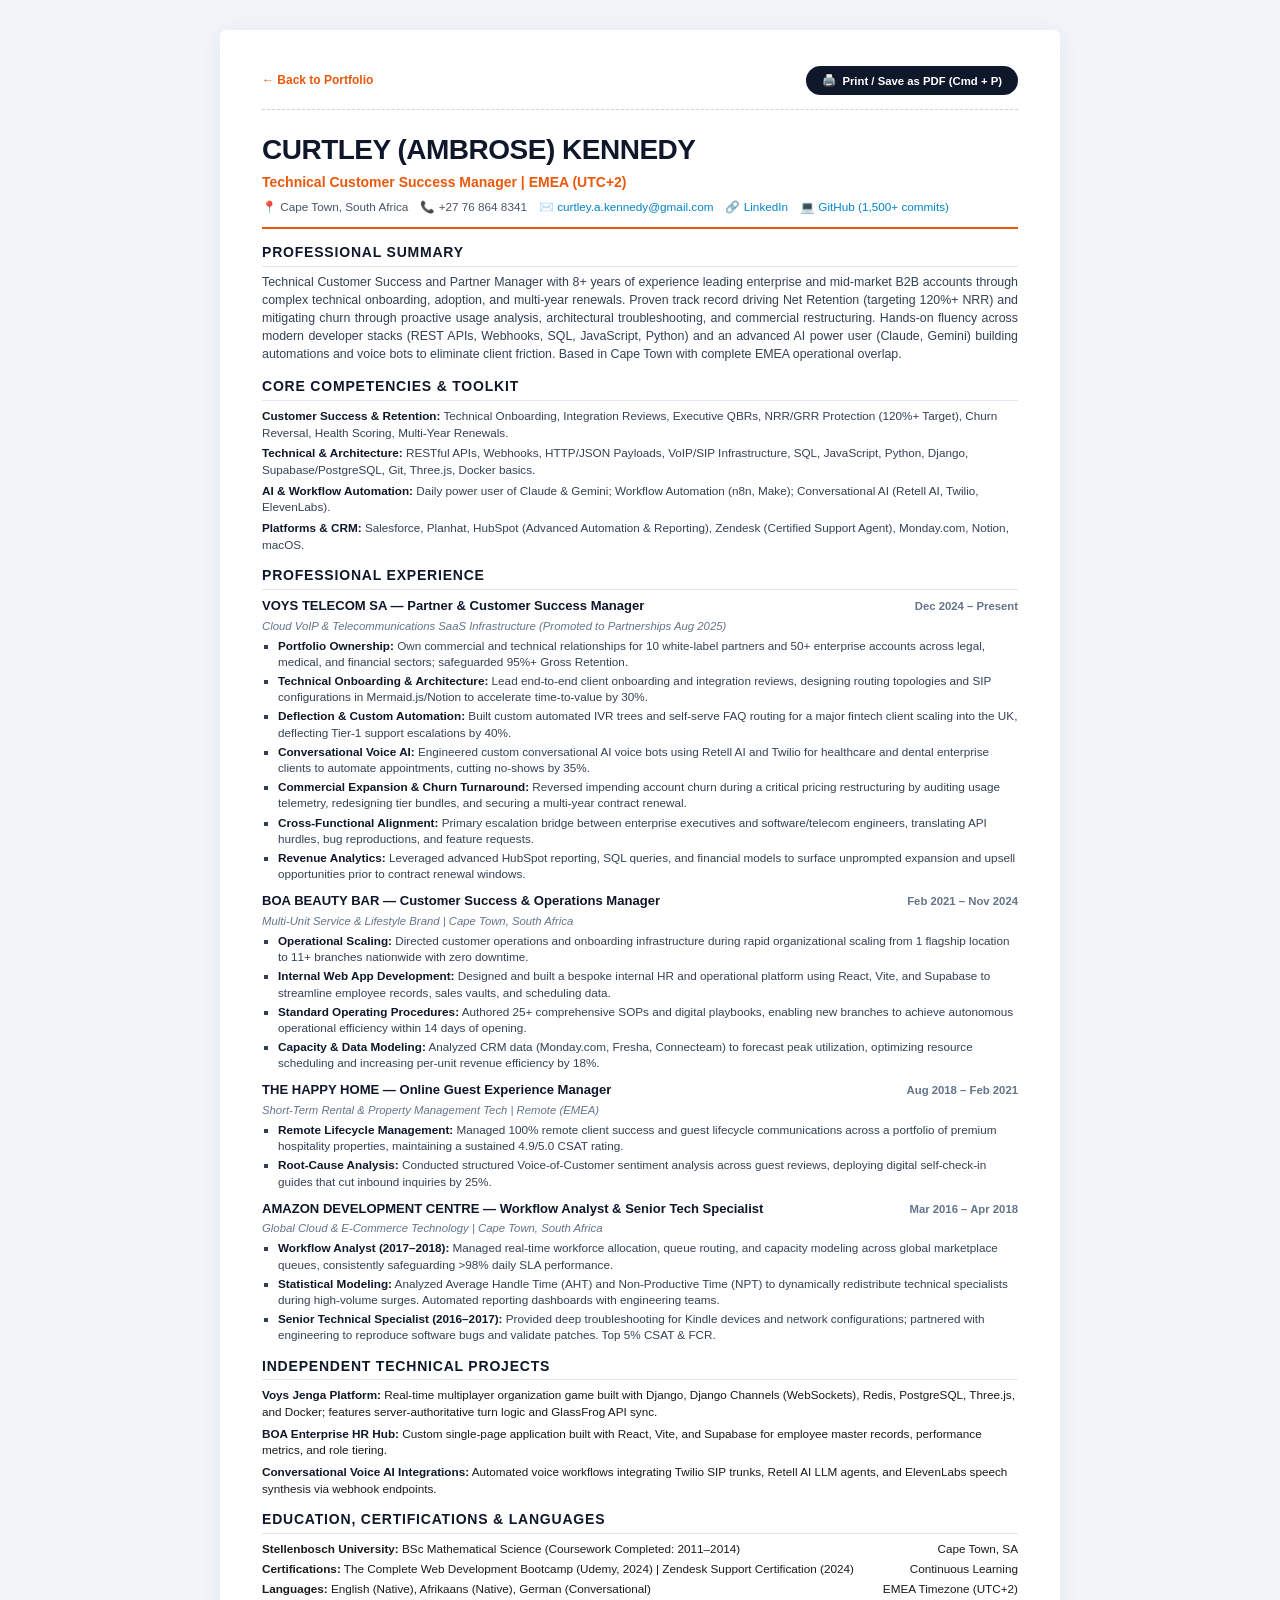
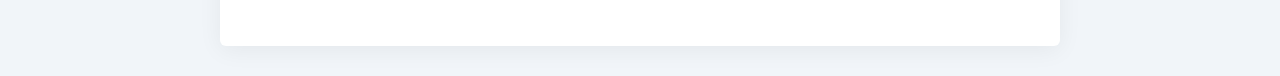
==== resume.html @ 646387cb "feat: complete overhaul of public CV and portfolio website with editorial glassmorphism UI" ====
<!DOCTYPE html>
<html lang="en">
<head>
  <meta charset="UTF-8">
  <meta name="viewport" content="width=device-width, initial-scale=1.0">
  <title>Curtley (Ambrose) Kennedy — Resume</title>
  <link rel="icon" type="image/svg+xml" href="data:image/svg+xml,<svg xmlns='http://www.w3.org/2000/svg' viewBox='0 0 100 100'><text y='.9em' font-size='90'>📄</text></svg>">
  <style>
    @page {
      size: A4;
      margin: 12mm 16mm;
    }
    * {
      box-sizing: border-box;
      margin: 0;
      padding: 0;
    }
    body {
      font-family: -apple-system, BlinkMacSystemFont, "Segoe UI", Roboto, Helvetica, Arial, sans-serif;
      color: #1a1a1a;
      line-height: 1.42;
      background: #f1f5f9;
      padding: 30px 16px;
      font-size: 9.8pt;
    }
    .resume-wrapper {
      max-width: 840px;
      margin: 0 auto;
      background: #ffffff;
      padding: 36px 42px;
      box-shadow: 0 4px 25px rgba(0,0,0,0.06);
      border-radius: 6px;
    }
    .top-actions {
      display: flex;
      justify-content: space-between;
      align-items: center;
      margin-bottom: 20px;
      padding-bottom: 14px;
      border-bottom: 1px dashed #cbd5e1;
    }
    .back-link {
      font-size: 9pt;
      font-weight: 600;
      color: #ea580c;
      text-decoration: none;
    }
    .back-link:hover { text-decoration: underline; }
    .print-btn {
      background: #0f172a;
      color: #ffffff;
      border: none;
      padding: 8px 16px;
      border-radius: 9999px;
      font-size: 8.5pt;
      font-weight: 600;
      cursor: pointer;
      display: inline-flex;
      align-items: center;
      gap: 6px;
    }
    .print-btn:hover { background: #334155; }
    header {
      border-bottom: 2px solid #ea580c;
      padding-bottom: 12px;
      margin-bottom: 14px;
    }
    h1 {
      font-size: 21pt;
      font-weight: 700;
      color: #0f172a;
      letter-spacing: -0.5px;
      margin-bottom: 3px;
      text-transform: uppercase;
    }
    .tagline {
      font-size: 10.5pt;
      font-weight: 600;
      color: #ea580c;
      margin-bottom: 6px;
    }
    .contact-bar {
      display: flex;
      flex-wrap: wrap;
      gap: 12px;
      font-size: 8.8pt;
      color: #475569;
    }
    .contact-bar a {
      color: #0284c7;
      text-decoration: none;
    }
    .contact-bar a:hover { text-decoration: underline; }
    section { margin-bottom: 13px; }
    h2 {
      font-size: 10.5pt;
      font-weight: 700;
      text-transform: uppercase;
      letter-spacing: 0.8px;
      color: #0f172a;
      border-bottom: 1px solid #e2e8f0;
      padding-bottom: 3px;
      margin-bottom: 7px;
    }
    .summary p {
      color: #334155;
      font-size: 9.3pt;
      line-height: 1.45;
      text-align: justify;
    }
    .skills-grid {
      display: grid;
      grid-template-columns: 1fr;
      gap: 4px;
      font-size: 8.8pt;
      color: #334155;
    }
    .skills-grid strong { color: #0f172a; }
    .job { margin-bottom: 10px; }
    .job-header {
      display: flex;
      justify-content: space-between;
      align-items: baseline;
      margin-bottom: 2px;
    }
    .company-title {
      font-size: 9.8pt;
      font-weight: 700;
      color: #0f172a;
    }
    .job-dates {
      font-size: 8.5pt;
      font-weight: 600;
      color: #64748b;
    }
    .job-meta {
      font-size: 8.5pt;
      font-style: italic;
      color: #64748b;
      margin-bottom: 4px;
    }
    ul {
      list-style-type: square;
      padding-left: 16px;
      margin-top: 3px;
    }
    li {
      font-size: 8.8pt;
      color: #334155;
      margin-bottom: 3px;
      line-height: 1.38;
    }
    li strong { color: #0f172a; }
    .projects-grid {
      display: grid;
      grid-template-columns: 1fr;
      gap: 5px;
      font-size: 8.8pt;
    }
    .projects-grid strong { color: #0f172a; }
    .edu-item {
      display: flex;
      justify-content: space-between;
      font-size: 8.8pt;
      margin-bottom: 3px;
    }
    @media print {
      body {
        background: transparent;
        padding: 0;
      }
      .top-actions { display: none; }
      .resume-wrapper {
        box-shadow: none;
        padding: 0;
        max-width: 100%;
      }
    }
  </style>
</head>
<body>
  <div class="resume-wrapper">
    <div class="top-actions">
      <a href="index.html" class="back-link">← Back to Portfolio</a>
      <button class="print-btn" onclick="window.print()">
        <span>🖨️</span>
        <span>Print / Save as PDF (Cmd + P)</span>
      </button>
    </div>

    <header>
      <h1>Curtley (Ambrose) Kennedy</h1>
      <div class="tagline">Technical Customer Success Manager | EMEA (UTC+2)</div>
      <div class="contact-bar">
        <span>📍 Cape Town, South Africa</span>
        <span>📞 +27 76 864 8341</span>
        <span>✉️ <a href="mailto:curtley.a.kennedy@gmail.com">curtley.a.kennedy@gmail.com</a></span>
        <span>🔗 <a href="https://www.linkedin.com/in/curtley-kennedy-a4a682ba/" target="_blank">LinkedIn</a></span>
        <span>💻 <a href="https://github.com/curtleyAk" target="_blank">GitHub (1,500+ commits)</a></span>
      </div>
    </header>

    <section class="summary">
      <h2>Professional Summary</h2>
      <p>
        Technical Customer Success and Partner Manager with 8+ years of experience leading enterprise and mid-market B2B accounts through complex technical onboarding, adoption, and multi-year renewals. Proven track record driving Net Retention (targeting 120%+ NRR) and mitigating churn through proactive usage analysis, architectural troubleshooting, and commercial restructuring. Hands-on fluency across modern developer stacks (REST APIs, Webhooks, SQL, JavaScript, Python) and an advanced AI power user (Claude, Gemini) building automations and voice bots to eliminate client friction. Based in Cape Town with complete EMEA operational overlap.
      </p>
    </section>

    <section>
      <h2>Core Competencies & Toolkit</h2>
      <div class="skills-grid">
        <div><strong>Customer Success & Retention:</strong> Technical Onboarding, Integration Reviews, Executive QBRs, NRR/GRR Protection (120%+ Target), Churn Reversal, Health Scoring, Multi-Year Renewals.</div>
        <div><strong>Technical & Architecture:</strong> RESTful APIs, Webhooks, HTTP/JSON Payloads, VoIP/SIP Infrastructure, SQL, JavaScript, Python, Django, Supabase/PostgreSQL, Git, Three.js, Docker basics.</div>
        <div><strong>AI & Workflow Automation:</strong> Daily power user of Claude & Gemini; Workflow Automation (n8n, Make); Conversational AI (Retell AI, Twilio, ElevenLabs).</div>
        <div><strong>Platforms & CRM:</strong> Salesforce, Planhat, HubSpot (Advanced Automation & Reporting), Zendesk (Certified Support Agent), Monday.com, Notion, macOS.</div>
      </div>
    </section>

    <section>
      <h2>Professional Experience</h2>

      <div class="job">
        <div class="job-header">
          <span class="company-title">VOYS TELECOM SA — Partner & Customer Success Manager</span>
          <span class="job-dates">Dec 2024 – Present</span>
        </div>
        <div class="job-meta">Cloud VoIP & Telecommunications SaaS Infrastructure (Promoted to Partnerships Aug 2025)</div>
        <ul>
          <li><strong>Portfolio Ownership:</strong> Own commercial and technical relationships for 10 white-label partners and 50+ enterprise accounts across legal, medical, and financial sectors; safeguarded 95%+ Gross Retention.</li>
          <li><strong>Technical Onboarding & Architecture:</strong> Lead end-to-end client onboarding and integration reviews, designing routing topologies and SIP configurations in Mermaid.js/Notion to accelerate time-to-value by 30%.</li>
          <li><strong>Deflection & Custom Automation:</strong> Built custom automated IVR trees and self-serve FAQ routing for a major fintech client scaling into the UK, deflecting Tier-1 support escalations by 40%.</li>
          <li><strong>Conversational Voice AI:</strong> Engineered custom conversational AI voice bots using Retell AI and Twilio for healthcare and dental enterprise clients to automate appointments, cutting no-shows by 35%.</li>
          <li><strong>Commercial Expansion & Churn Turnaround:</strong> Reversed impending account churn during a critical pricing restructuring by auditing usage telemetry, redesigning tier bundles, and securing a multi-year contract renewal.</li>
          <li><strong>Cross-Functional Alignment:</strong> Primary escalation bridge between enterprise executives and software/telecom engineers, translating API hurdles, bug reproductions, and feature requests.</li>
          <li><strong>Revenue Analytics:</strong> Leveraged advanced HubSpot reporting, SQL queries, and financial models to surface unprompted expansion and upsell opportunities prior to contract renewal windows.</li>
        </ul>
      </div>

      <div class="job">
        <div class="job-header">
          <span class="company-title">BOA BEAUTY BAR — Customer Success & Operations Manager</span>
          <span class="job-dates">Feb 2021 – Nov 2024</span>
        </div>
        <div class="job-meta">Multi-Unit Service & Lifestyle Brand | Cape Town, South Africa</div>
        <ul>
          <li><strong>Operational Scaling:</strong> Directed customer operations and onboarding infrastructure during rapid organizational scaling from 1 flagship location to 11+ branches nationwide with zero downtime.</li>
          <li><strong>Internal Web App Development:</strong> Designed and built a bespoke internal HR and operational platform using React, Vite, and Supabase to streamline employee records, sales vaults, and scheduling data.</li>
          <li><strong>Standard Operating Procedures:</strong> Authored 25+ comprehensive SOPs and digital playbooks, enabling new branches to achieve autonomous operational efficiency within 14 days of opening.</li>
          <li><strong>Capacity & Data Modeling:</strong> Analyzed CRM data (Monday.com, Fresha, Connecteam) to forecast peak utilization, optimizing resource scheduling and increasing per-unit revenue efficiency by 18%.</li>
        </ul>
      </div>

      <div class="job">
        <div class="job-header">
          <span class="company-title">THE HAPPY HOME — Online Guest Experience Manager</span>
          <span class="job-dates">Aug 2018 – Feb 2021</span>
        </div>
        <div class="job-meta">Short-Term Rental & Property Management Tech | Remote (EMEA)</div>
        <ul>
          <li><strong>Remote Lifecycle Management:</strong> Managed 100% remote client success and guest lifecycle communications across a portfolio of premium hospitality properties, maintaining a sustained 4.9/5.0 CSAT rating.</li>
          <li><strong>Root-Cause Analysis:</strong> Conducted structured Voice-of-Customer sentiment analysis across guest reviews, deploying digital self-check-in guides that cut inbound inquiries by 25%.</li>
        </ul>
      </div>

      <div class="job">
        <div class="job-header">
          <span class="company-title">AMAZON DEVELOPMENT CENTRE — Workflow Analyst & Senior Tech Specialist</span>
          <span class="job-dates">Mar 2016 – Apr 2018</span>
        </div>
        <div class="job-meta">Global Cloud & E-Commerce Technology | Cape Town, South Africa</div>
        <ul>
          <li><strong>Workflow Analyst (2017–2018):</strong> Managed real-time workforce allocation, queue routing, and capacity modeling across global marketplace queues, consistently safeguarding >98% daily SLA performance.</li>
          <li><strong>Statistical Modeling:</strong> Analyzed Average Handle Time (AHT) and Non-Productive Time (NPT) to dynamically redistribute technical specialists during high-volume surges. Automated reporting dashboards with engineering teams.</li>
          <li><strong>Senior Technical Specialist (2016–2017):</strong> Provided deep troubleshooting for Kindle devices and network configurations; partnered with engineering to reproduce software bugs and validate patches. Top 5% CSAT & FCR.</li>
        </ul>
      </div>
    </section>

    <section>
      <h2>Independent Technical Projects</h2>
      <div class="projects-grid">
        <div><strong>Voys Jenga Platform:</strong> Real-time multiplayer organization game built with Django, Django Channels (WebSockets), Redis, PostgreSQL, Three.js, and Docker; features server-authoritative turn logic and GlassFrog API sync.</div>
        <div><strong>BOA Enterprise HR Hub:</strong> Custom single-page application built with React, Vite, and Supabase for employee master records, performance metrics, and role tiering.</div>
        <div><strong>Conversational Voice AI Integrations:</strong> Automated voice workflows integrating Twilio SIP trunks, Retell AI LLM agents, and ElevenLabs speech synthesis via webhook endpoints.</div>
      </div>
    </section>

    <section>
      <h2>Education, Certifications & Languages</h2>
      <div class="edu-item">
        <span><strong>Stellenbosch University:</strong> BSc Mathematical Science (Coursework Completed: 2011–2014)</span>
        <span>Cape Town, SA</span>
      </div>
      <div class="edu-item">
        <span><strong>Certifications:</strong> The Complete Web Development Bootcamp (Udemy, 2024) | Zendesk Support Certification (2024)</span>
        <span>Continuous Learning</span>
      </div>
      <div class="edu-item">
        <span><strong>Languages:</strong> English (Native), Afrikaans (Native), German (Conversational)</span>
        <span>EMEA Timezone (UTC+2)</span>
      </div>
    </section>
  </div>
</body>
</html>
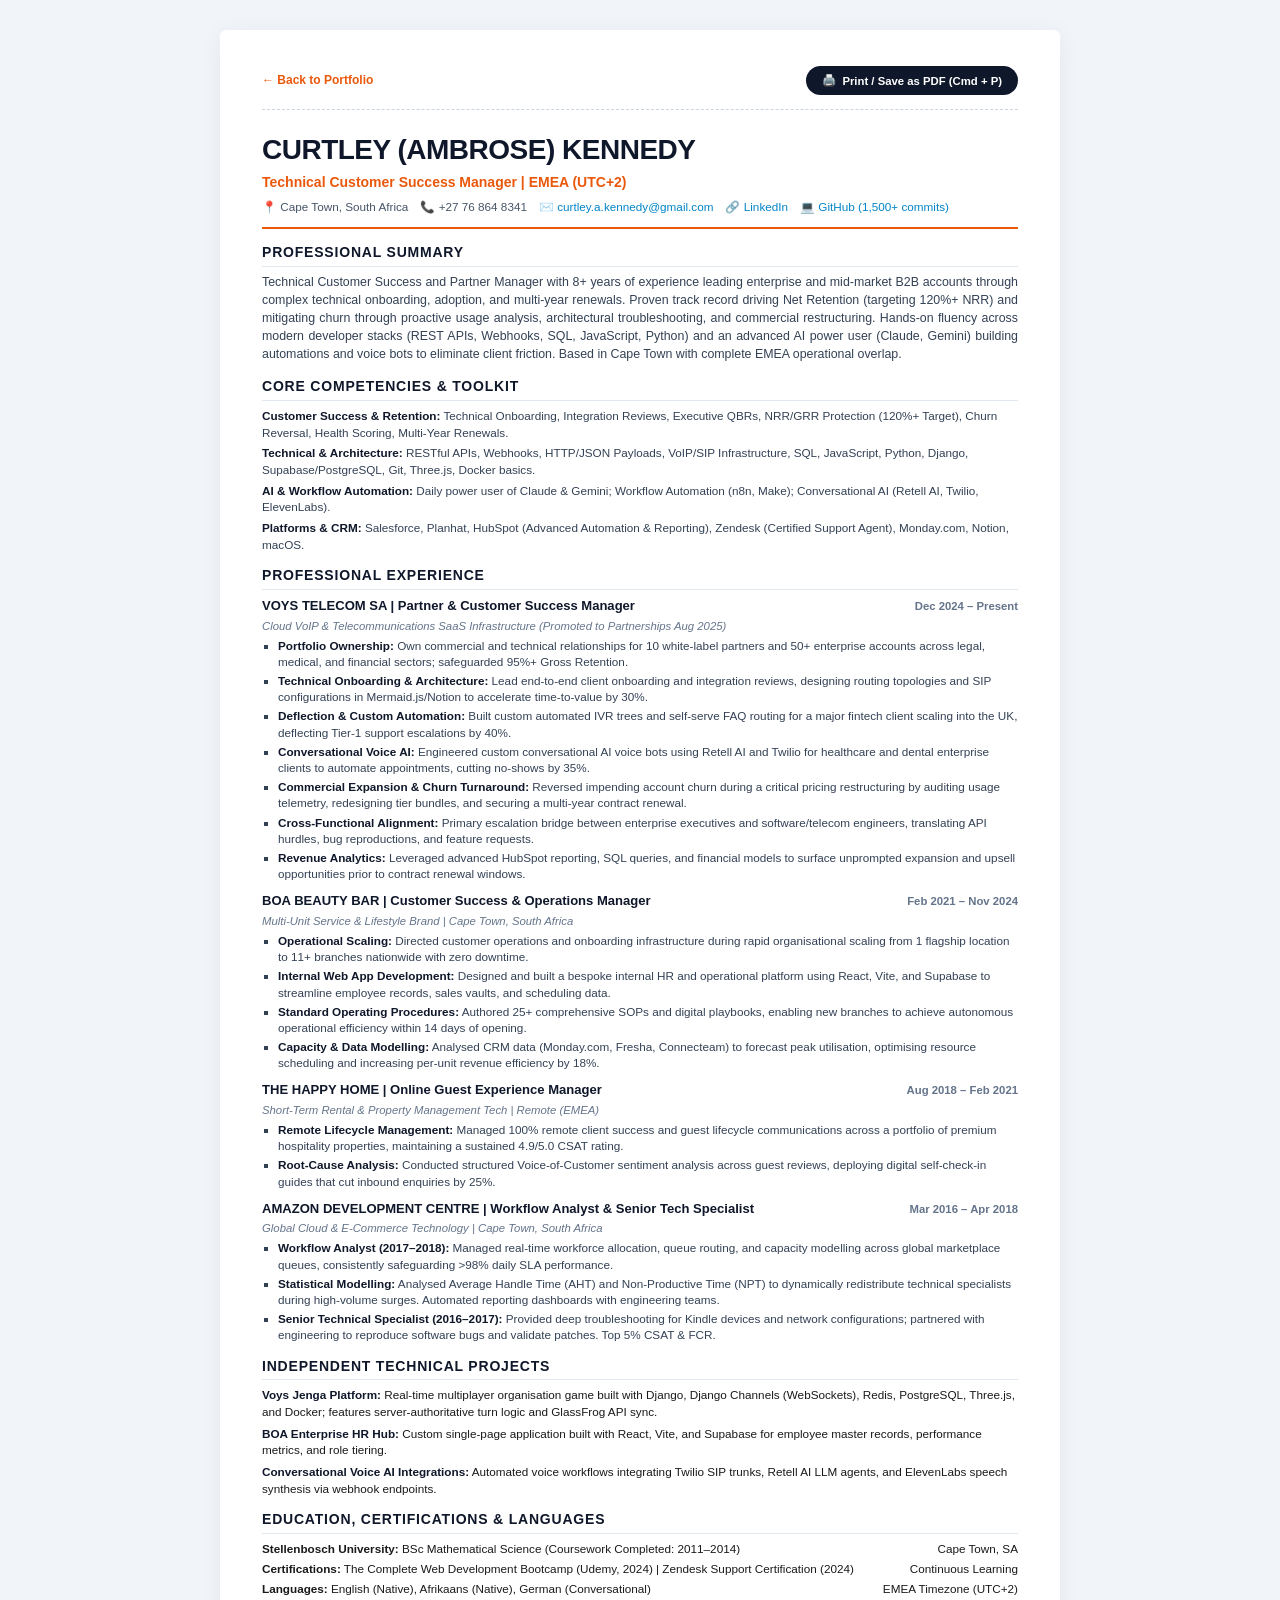
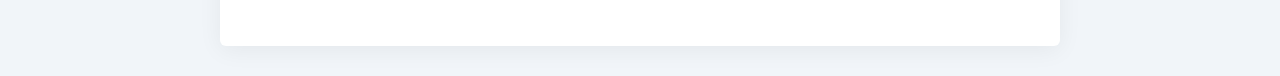
==== commit dbf03504: "chore: standardise copy to UK English and remove em-dashes" ====
--- a/resume.html
+++ b/resume.html
@@ -1,9 +1,9 @@
 <!DOCTYPE html>
-<html lang="en">
+<html lang="en-GB">
 <head>
   <meta charset="UTF-8">
   <meta name="viewport" content="width=device-width, initial-scale=1.0">
-  <title>Curtley (Ambrose) Kennedy — Resume</title>
+  <title>Curtley (Ambrose) Kennedy | CV</title>
   <link rel="icon" type="image/svg+xml" href="data:image/svg+xml,<svg xmlns='http://www.w3.org/2000/svg' viewBox='0 0 100 100'><text y='.9em' font-size='90'>📄</text></svg>">
   <style>
     @page {
@@ -222,7 +222,7 @@
 
       <div class="job">
         <div class="job-header">
-          <span class="company-title">VOYS TELECOM SA — Partner & Customer Success Manager</span>
+          <span class="company-title">VOYS TELECOM SA | Partner & Customer Success Manager</span>
           <span class="job-dates">Dec 2024 – Present</span>
         </div>
         <div class="job-meta">Cloud VoIP & Telecommunications SaaS Infrastructure (Promoted to Partnerships Aug 2025)</div>
@@ -239,39 +239,39 @@
 
       <div class="job">
         <div class="job-header">
-          <span class="company-title">BOA BEAUTY BAR — Customer Success & Operations Manager</span>
+          <span class="company-title">BOA BEAUTY BAR | Customer Success & Operations Manager</span>
           <span class="job-dates">Feb 2021 – Nov 2024</span>
         </div>
         <div class="job-meta">Multi-Unit Service & Lifestyle Brand | Cape Town, South Africa</div>
         <ul>
-          <li><strong>Operational Scaling:</strong> Directed customer operations and onboarding infrastructure during rapid organizational scaling from 1 flagship location to 11+ branches nationwide with zero downtime.</li>
+          <li><strong>Operational Scaling:</strong> Directed customer operations and onboarding infrastructure during rapid organisational scaling from 1 flagship location to 11+ branches nationwide with zero downtime.</li>
           <li><strong>Internal Web App Development:</strong> Designed and built a bespoke internal HR and operational platform using React, Vite, and Supabase to streamline employee records, sales vaults, and scheduling data.</li>
           <li><strong>Standard Operating Procedures:</strong> Authored 25+ comprehensive SOPs and digital playbooks, enabling new branches to achieve autonomous operational efficiency within 14 days of opening.</li>
-          <li><strong>Capacity & Data Modeling:</strong> Analyzed CRM data (Monday.com, Fresha, Connecteam) to forecast peak utilization, optimizing resource scheduling and increasing per-unit revenue efficiency by 18%.</li>
+          <li><strong>Capacity & Data Modelling:</strong> Analysed CRM data (Monday.com, Fresha, Connecteam) to forecast peak utilisation, optimising resource scheduling and increasing per-unit revenue efficiency by 18%.</li>
         </ul>
       </div>
 
       <div class="job">
         <div class="job-header">
-          <span class="company-title">THE HAPPY HOME — Online Guest Experience Manager</span>
+          <span class="company-title">THE HAPPY HOME | Online Guest Experience Manager</span>
           <span class="job-dates">Aug 2018 – Feb 2021</span>
         </div>
         <div class="job-meta">Short-Term Rental & Property Management Tech | Remote (EMEA)</div>
         <ul>
           <li><strong>Remote Lifecycle Management:</strong> Managed 100% remote client success and guest lifecycle communications across a portfolio of premium hospitality properties, maintaining a sustained 4.9/5.0 CSAT rating.</li>
-          <li><strong>Root-Cause Analysis:</strong> Conducted structured Voice-of-Customer sentiment analysis across guest reviews, deploying digital self-check-in guides that cut inbound inquiries by 25%.</li>
+          <li><strong>Root-Cause Analysis:</strong> Conducted structured Voice-of-Customer sentiment analysis across guest reviews, deploying digital self-check-in guides that cut inbound enquiries by 25%.</li>
         </ul>
       </div>
 
       <div class="job">
         <div class="job-header">
-          <span class="company-title">AMAZON DEVELOPMENT CENTRE — Workflow Analyst & Senior Tech Specialist</span>
+          <span class="company-title">AMAZON DEVELOPMENT CENTRE | Workflow Analyst & Senior Tech Specialist</span>
           <span class="job-dates">Mar 2016 – Apr 2018</span>
         </div>
         <div class="job-meta">Global Cloud & E-Commerce Technology | Cape Town, South Africa</div>
         <ul>
-          <li><strong>Workflow Analyst (2017–2018):</strong> Managed real-time workforce allocation, queue routing, and capacity modeling across global marketplace queues, consistently safeguarding >98% daily SLA performance.</li>
-          <li><strong>Statistical Modeling:</strong> Analyzed Average Handle Time (AHT) and Non-Productive Time (NPT) to dynamically redistribute technical specialists during high-volume surges. Automated reporting dashboards with engineering teams.</li>
+          <li><strong>Workflow Analyst (2017–2018):</strong> Managed real-time workforce allocation, queue routing, and capacity modelling across global marketplace queues, consistently safeguarding >98% daily SLA performance.</li>
+          <li><strong>Statistical Modelling:</strong> Analysed Average Handle Time (AHT) and Non-Productive Time (NPT) to dynamically redistribute technical specialists during high-volume surges. Automated reporting dashboards with engineering teams.</li>
           <li><strong>Senior Technical Specialist (2016–2017):</strong> Provided deep troubleshooting for Kindle devices and network configurations; partnered with engineering to reproduce software bugs and validate patches. Top 5% CSAT & FCR.</li>
         </ul>
       </div>
@@ -280,7 +280,7 @@
     <section>
       <h2>Independent Technical Projects</h2>
       <div class="projects-grid">
-        <div><strong>Voys Jenga Platform:</strong> Real-time multiplayer organization game built with Django, Django Channels (WebSockets), Redis, PostgreSQL, Three.js, and Docker; features server-authoritative turn logic and GlassFrog API sync.</div>
+        <div><strong>Voys Jenga Platform:</strong> Real-time multiplayer organisation game built with Django, Django Channels (WebSockets), Redis, PostgreSQL, Three.js, and Docker; features server-authoritative turn logic and GlassFrog API sync.</div>
         <div><strong>BOA Enterprise HR Hub:</strong> Custom single-page application built with React, Vite, and Supabase for employee master records, performance metrics, and role tiering.</div>
         <div><strong>Conversational Voice AI Integrations:</strong> Automated voice workflows integrating Twilio SIP trunks, Retell AI LLM agents, and ElevenLabs speech synthesis via webhook endpoints.</div>
       </div>
